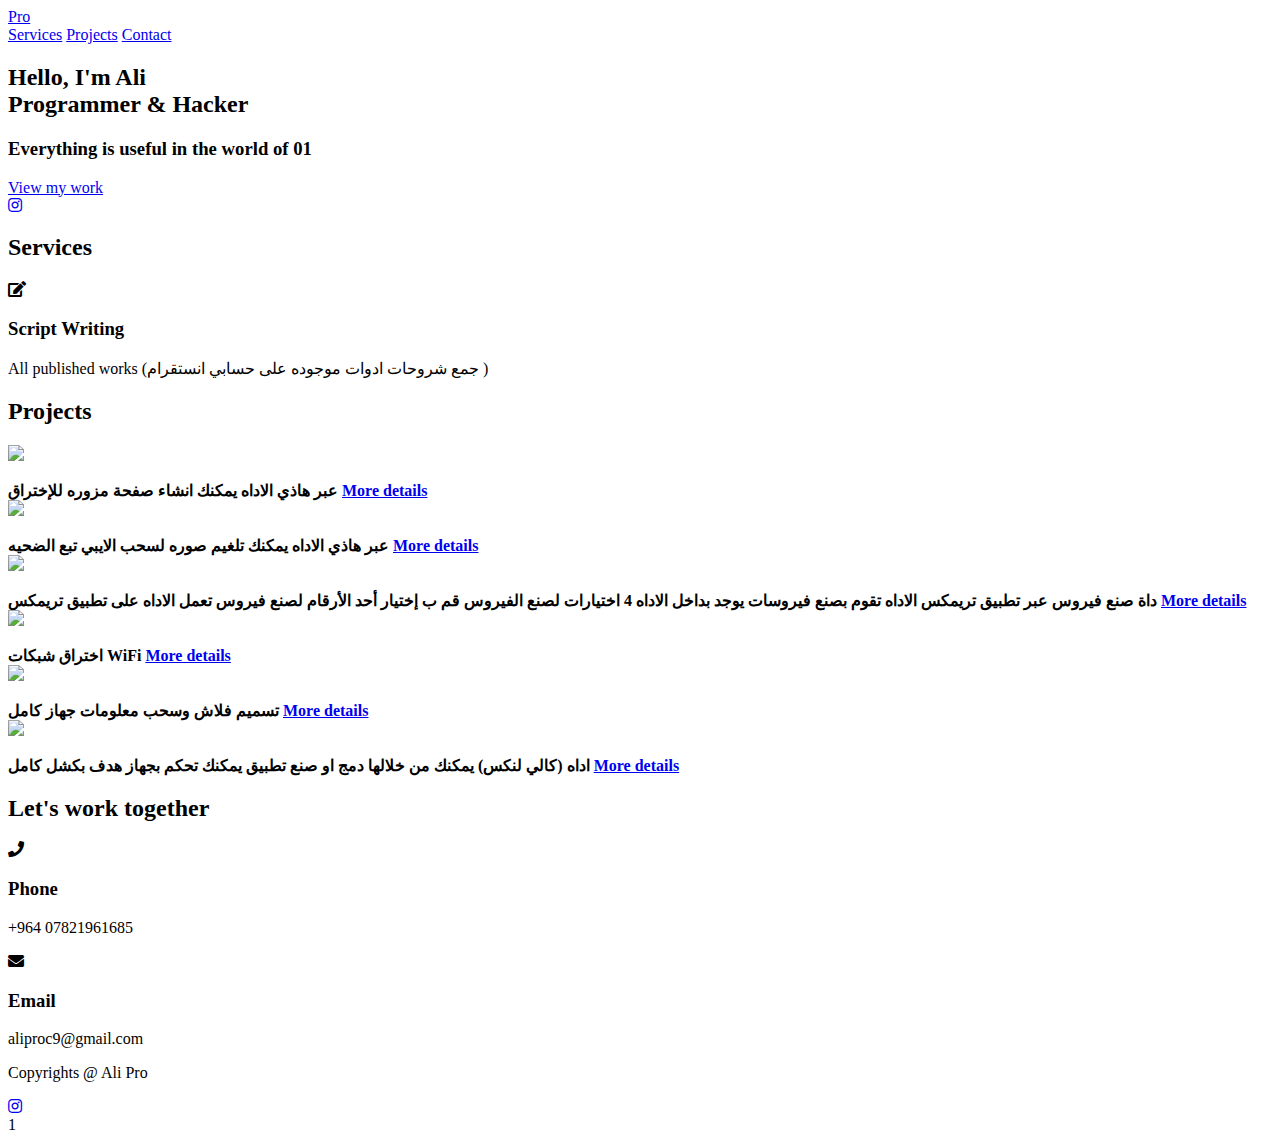
==== index.html @ 53e6d398 "Add files via upload" ====
<!DOCTYPE html>
<html lang="en">
<head>
    <meta charset="UTF-8">
    <meta http-equiv="X-UA-Compatible" content="IE=edge">
    <meta name="viewport" content="width=device-width, initial-scale=1.0">
    <link rel="stylesheet" href="https://cdnjs.cloudflare.com/ajax/libs/font-awesome/5.15.4/css/all.min.css">
    <link rel="stylesheet" href="style.css">
    <title>Pro</title>
</head>
<body>

    <header>
        <a href="#" class="logo">Pro</a>
        <nav class="navigation">
            <a href="#services">Services</a>
            <a href="#projects">Projects</a>
            <a href="#contact">Contact</a>
        </nav>
    </header>


    <section class="main">
        <div>
            <h2>Hello, I'm Ali <br><span>Programmer & Hacker</span></h2>
            <h3>Everything is useful in the world of 01</h3>
            <a href="#projects" class="main-btn">View my work</a>
            <div class="social-icons">
                <a href="https://www.instagram.com/2n_jv/profilecard/?igsh=MTl4OG8yYmEwcnpucQ=="><i class="fab fa-instagram"></i></a>
            </div>
        </div>
    </section>

    <section class="cards" id="services">
        <h2 class="title">Services</h2>
        <div class="content">
            <div class="card">
              <div class="icon">
                <i class="fas fa-edit"></i>
            </div>
                <div class="info">
                    <h3>Script Writing</h3>
                    <p>All published works 
                        (جمع  شروحات ادوات موجوده على حسابي انستقرام ) 
                    </p>

                </div>

            </div>

        </div>


    </section>

    <section class="projects" id="projects">
        <h2 class="title">Projects</h2>
        <div class="content">
            <div class="project-card">
                <div class="project-image">
                    <img src="image/work1.jpg" />
                </div>
                <div class="project-info">
                    <p class="project-category"></p>
                    <strong class="project-title">
                        <span> عبر هاذي الاداه يمكنك انشاء صفحة مزوره للإختراق </span>
                        <a href="https://gist.github.com/alipro404/cbdaa52da872e208e08aa1ed37fbcd03" class="more-details">More details</a>
                    </strong>
                </div>
            </div>
            <div class="project-card">
                <div class="project-image">
                    <img src="image/work2.jpg" />
                </div>
                <div class="project-info">
                    <p class="project-category"></p>
                    <strong class="project-title">
                        <span> عبر هاذي الاداه يمكنك تلغيم صوره لسحب الايبي تبع الضحيه </span>
                        <a href="https://gist.github.com/alipro404/d4b0def8557223320ce4e3ed602943fa" class="more-details">More details</a>
                    </strong>
                </div>
            </div>
            <div class="project-card">
                <div class="project-image">
                    <img src="image/work 3.jpg" />
                </div>
                <div class="project-info">
                    <p class="project-category"></p>
                    <strong class="project-title">
                        <span> داة صنع فيروس عبر تطبيق تريمكس الاداه تقوم بصنع فيروسات يوجد بداخل الاداه 4 اختيارات لصنع الفيروس قم ب إختيار أحد الأرقام لصنع فيروس تعمل الاداه على تطبيق تريمكس </span>
                        <a href="https://gist.github.com/alipro404/f78dc5fd1d3fb4de9c66f150837a44e5" class="more-details">More details</a>
                    </strong>
                </div>
            </div>
            <div class="project-card">
                <div class="project-image">
                    <img src="image/work4.jpg" />
                </div>
                <div class="project-info">
                    <p class="project-category"></p>
                    <strong class="project-title">
                        <span> اختراق شبكات WiFi </span>
                        <a href="https://gist.github.com/alipro404/efd4767fb2a3969e17eeb7380119d983" class="more-details">More details</a>
                    </strong>
                </div>
            </div>
            <div class="project-card">
                <div class="project-image">
                    <img src="image/work 9.jpg" />
                </div>
                <div class="project-info">
                    <p class="project-category"></p>
                    <strong class="project-title">
                        <span> تسميم فلاش وسحب معلومات جهاز كامل </span>
                        <a href="https://gist.github.com/alipro404/d767d2414c614afecb3be23829444f19" class="more-details">More details</a>
                    </strong>
                </div>
            </div>
            <div class="project-card">
                <div class="project-image">
                    <img src="image/work 10.png" />
                </div>
                <div class="project-info">
                    <p class="project-category"></p>
                    <strong class="project-title">
                        <span> اداه (كالي لنكس) يمكنك من خلالها دمج او صنع تطبيق يمكنك تحكم بجهاز هدف بكشل كامل  </span>
                        <a href="https://gist.github.com/alipro404/b9ea0766c4f91a08129a33fd26bb98eb" class="more-details">More details</a>
                    </strong>
                </div>
            </div>
        </div>
    </section>

    <section class="cards contact" id="contact">
        <h2 class="title">Let's work together</h2>
        <div class="content">
            <div class="card">
                <div class="icon">
                    <i class="fas fa-phone"></i>
                </div>
                <div class="info">
                    <h3>Phone</h3>
                    <p>+964 07821961685</p>
                </div>
            </div>
            <div class="card">
                <div class="icon">
                    <i class="fas fa-envelope"></i>
                </div>
                <div class="info">
                    <h3>Email</h3>
                    <p>aliproc9@gmail.com</p>
                </div>
            </div>
        </div>
    </section>
    
    <footer class="footer">
        <p class="footer-title">Copyrights @ <span>Ali Pro</span></p>
        <div class="social-icons">
            <a href="https://www.instagram.com/2n_jv/profilecard/?igsh=MTl4OG8yYmEwcnpucQ=="><i class="fab fa-instagram"></i></a>
        </div>
    </footer>

</body>
</html>
1
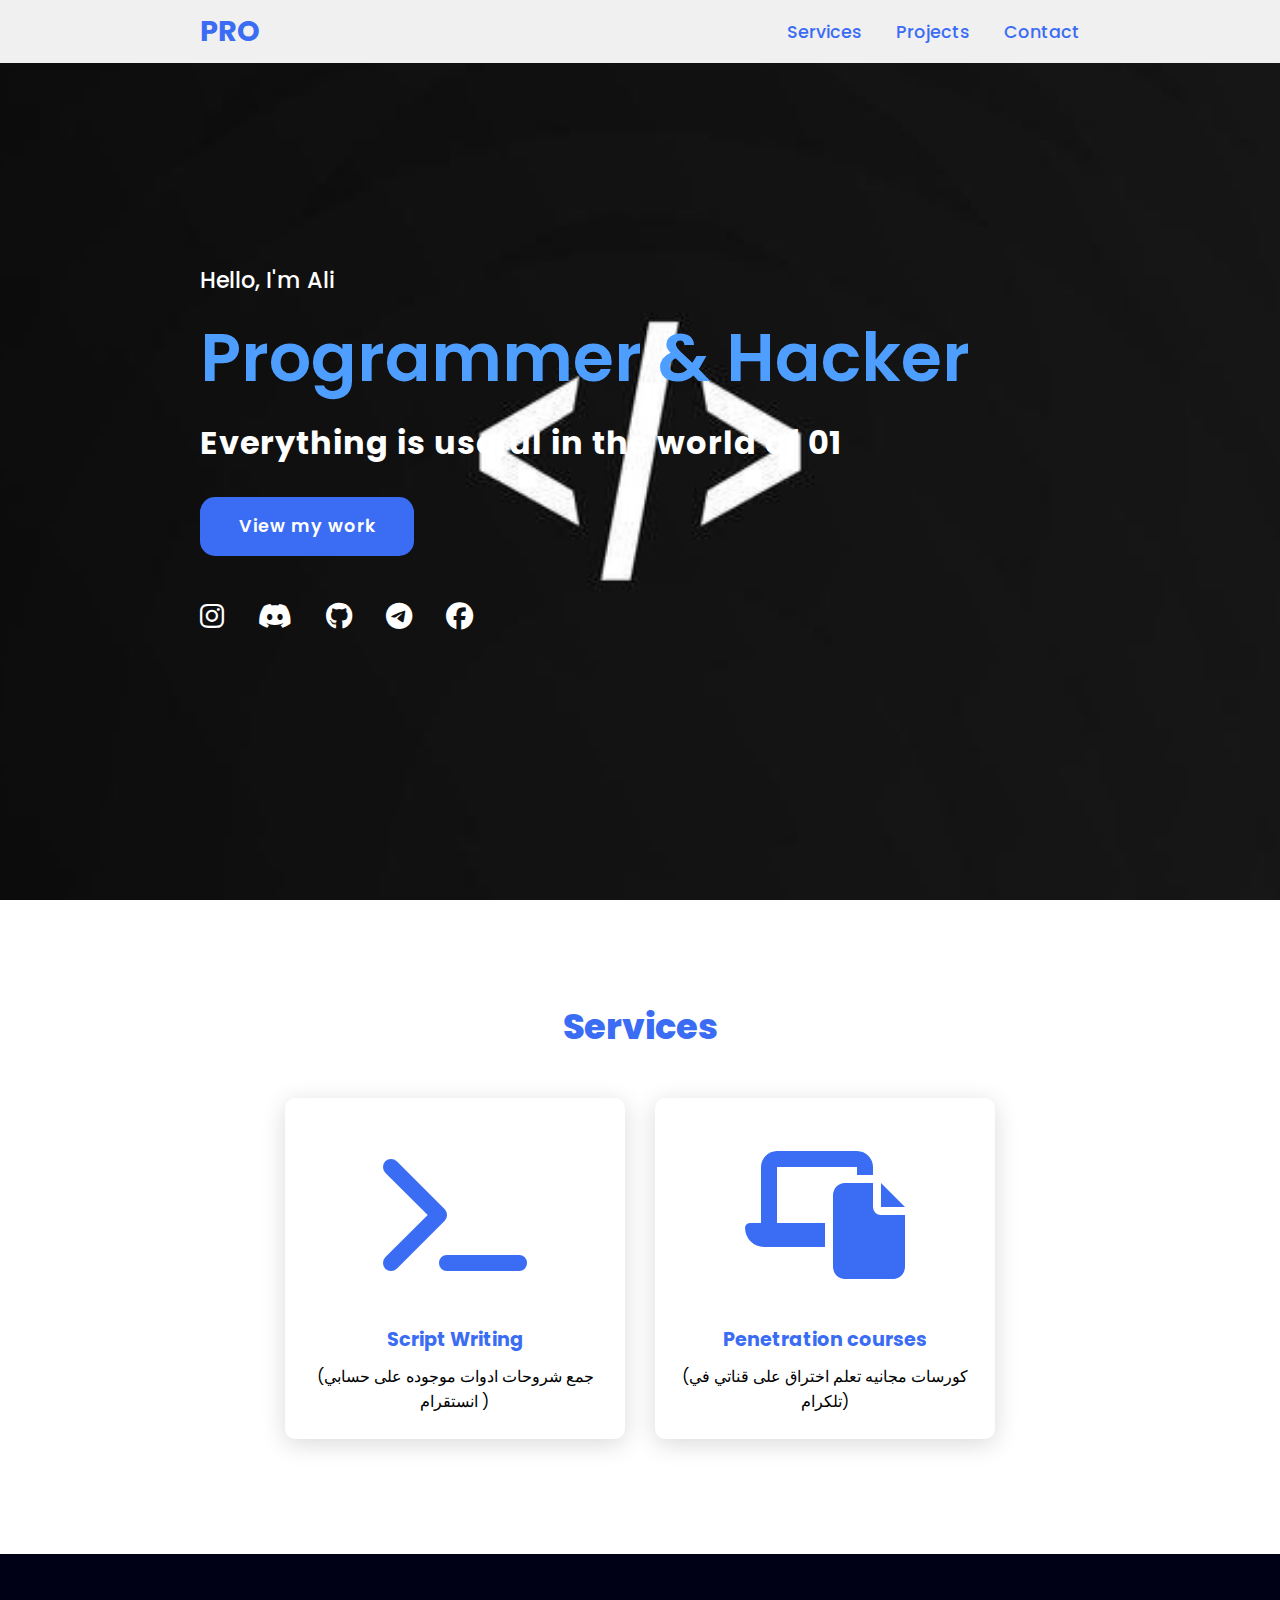
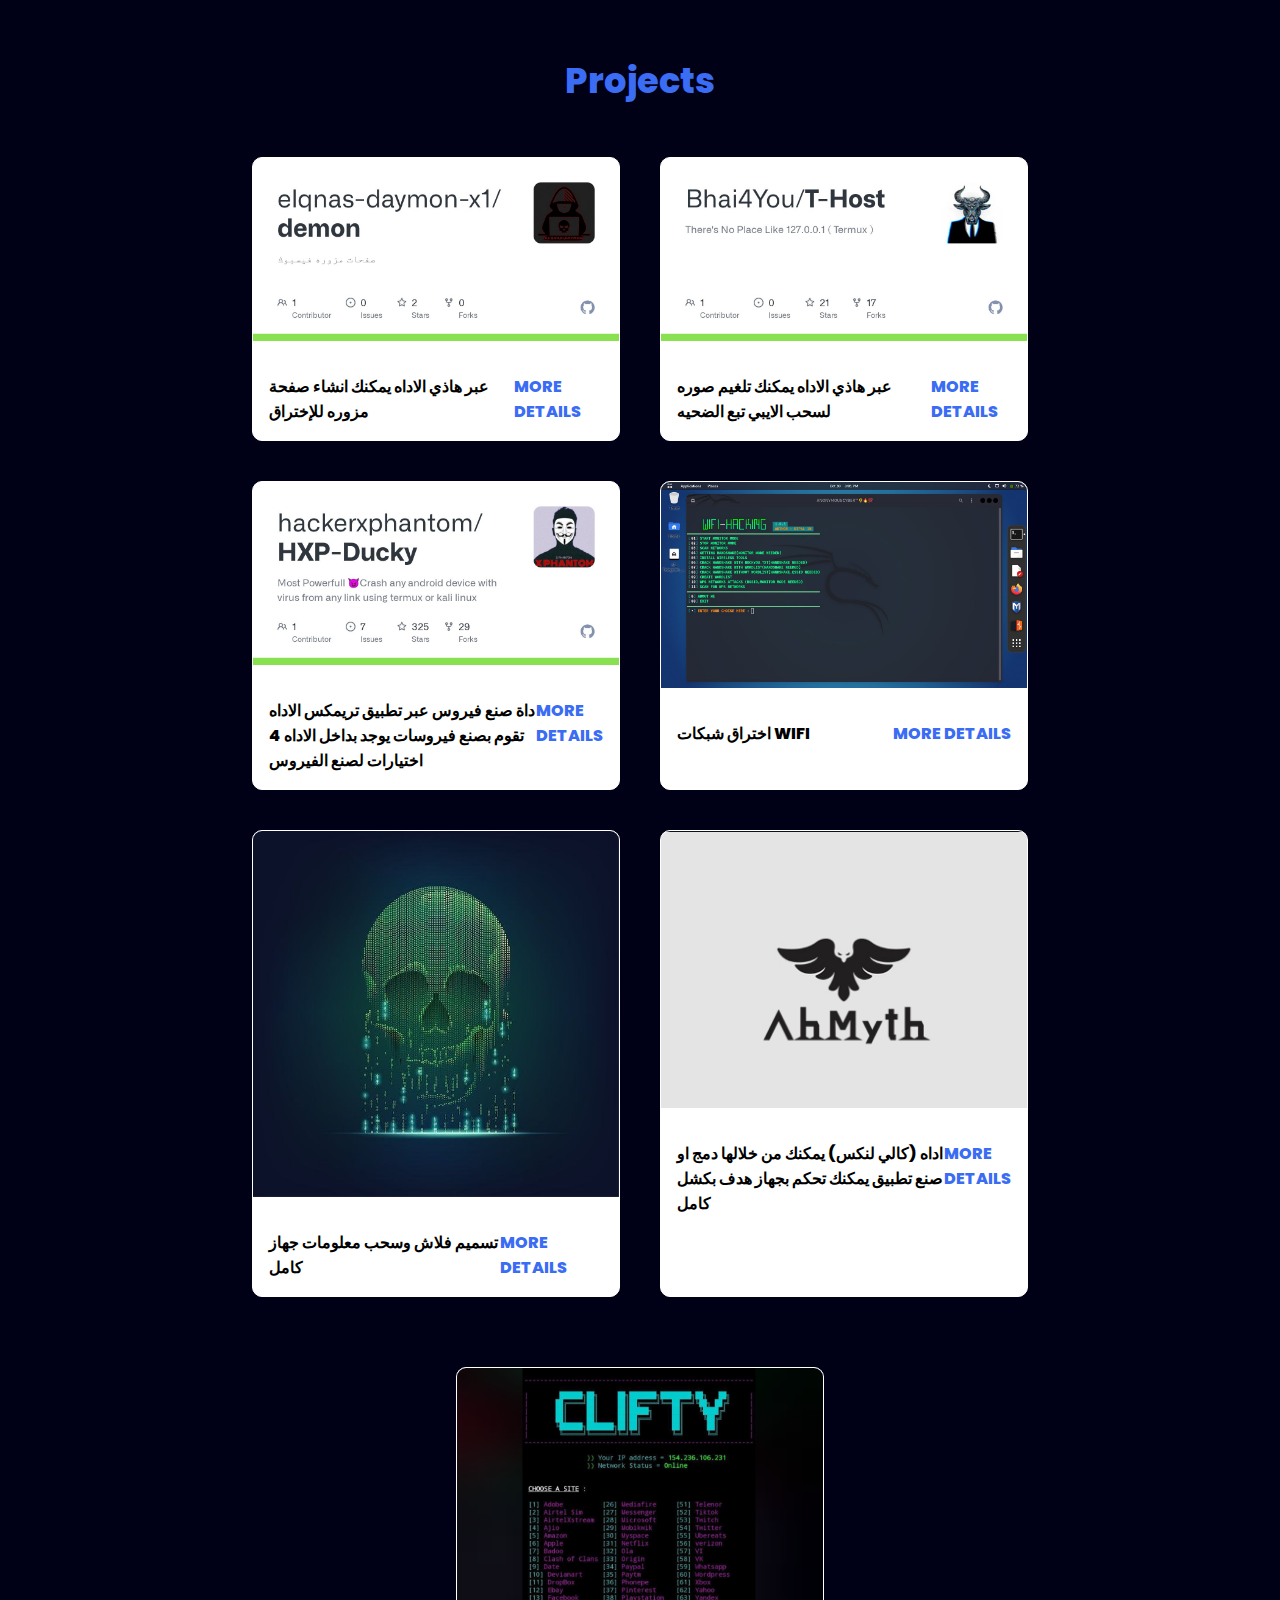
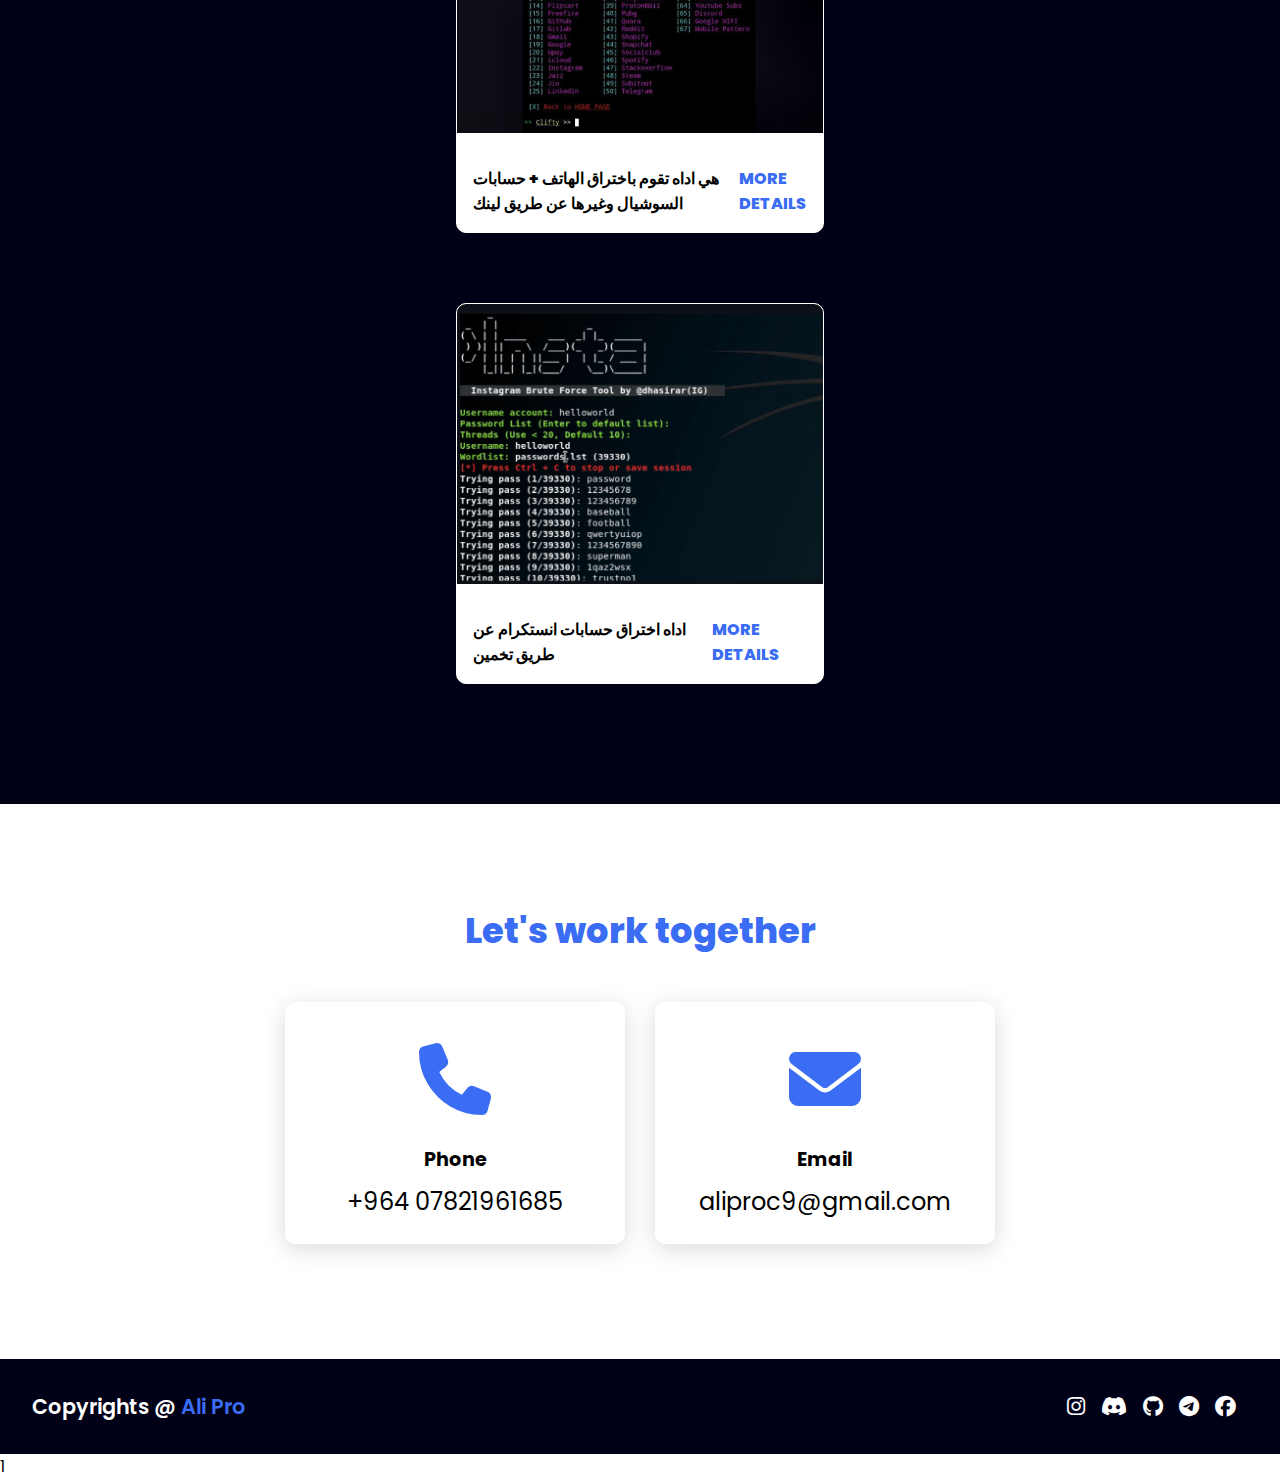
==== commit 1ae656ed: "Add files via upload" ====
--- a/index.html
+++ b/index.html
@@ -2,13 +2,13 @@
 <html lang="en">
 <head>
     <meta charset="UTF-8">
-    <meta http-equiv="X-UA-Compatible" content="IE=edge">
     <meta name="viewport" content="width=device-width, initial-scale=1.0">
-    <link rel="stylesheet" href="https://cdnjs.cloudflare.com/ajax/libs/font-awesome/5.15.4/css/all.min.css">
+    <link rel="stylesheet" href="https://cdnjs.cloudflare.com/ajax/libs/font-awesome/6.7.1/css/all.min.css">
     <link rel="stylesheet" href="style.css">
     <title>Pro</title>
 </head>
 <body>
+    
 
     <header>
         <a href="#" class="logo">Pro</a>
@@ -19,15 +19,20 @@
         </nav>
     </header>
 
-
     <section class="main">
         <div>
             <h2>Hello, I'm Ali <br><span>Programmer & Hacker</span></h2>
             <h3>Everything is useful in the world of 01</h3>
             <a href="#projects" class="main-btn">View my work</a>
             <div class="social-icons">
-                <a href="https://www.instagram.com/2n_jv/profilecard/?igsh=MTl4OG8yYmEwcnpucQ=="><i class="fab fa-instagram"></i></a>
-            </div>
+                <a href="https://www.instagram.com/2n_jv/profilecard/?igsh=MTl4OG8yYmEwcnpucQ=="><i class="fa-brands fa-instagram"></i></i></a>
+                <a href="https://discordapp.com/users/976059970418262027"><i class="fa-brands fa-discord"></i></a>
+                <a href="https://gist.github.com/alipro404"><i class="fa-brands fa-github"></i></a>
+                <a href="https://t.me/h3alipro404"><i class="fa-brands fa-telegram"></i></a>
+                <a href="https://www.facebook.com/ali.pro.7146557?mibextid=ZbWKwL"><i class="fa-brands fa-facebook"></i></a>
+                
+    
+             </div>
         </div>
     </section>
 
@@ -36,18 +41,34 @@
         <div class="content">
             <div class="card">
               <div class="icon">
-                <i class="fas fa-edit"></i>
+                <i class="fa-solid fa-terminal"></i>
             </div>
                 <div class="info">
                     <h3>Script Writing</h3>
-                    <p>All published works 
+                    <p>
                         (جمع  شروحات ادوات موجوده على حسابي انستقرام ) 
                     </p>
 
                 </div>
 
             </div>
-
+            <div class="content">
+                <div class="card">
+                  <div class="icon">
+                    <i class="fa-solid fa-laptop-file"></i>
+                </div>
+                    <div class="info">
+                        <h3>Penetration courses</h3>
+                        <p>
+                            (كورسات مجانيه تعلم اختراق  على قناتي في تلكرام)
+                           
+                        </p>
+    
+                    </div>
+                    
+                </div>
+                
+            </div>
         </div>
 
 
@@ -87,7 +108,7 @@
                 <div class="project-info">
                     <p class="project-category"></p>
                     <strong class="project-title">
-                        <span> داة صنع فيروس عبر تطبيق تريمكس الاداه تقوم بصنع فيروسات يوجد بداخل الاداه 4 اختيارات لصنع الفيروس قم ب إختيار أحد الأرقام لصنع فيروس تعمل الاداه على تطبيق تريمكس </span>
+                        <span> داة صنع فيروس عبر تطبيق تريمكس الاداه تقوم بصنع فيروسات يوجد بداخل الاداه 4 اختيارات لصنع الفيروس </span>
                         <a href="https://gist.github.com/alipro404/f78dc5fd1d3fb4de9c66f150837a44e5" class="more-details">More details</a>
                     </strong>
                 </div>
@@ -129,6 +150,37 @@
                 </div>
             </div>
         </div>
+
+        <div class="content">
+            <div class="project-card">
+                <div class="project-image">
+                    <img src="image/لقطة الشاشة 2024-12-12 125217.png" />
+                </div>
+                <div class="project-info">
+                    <p class="project-category"></p>
+                    <strong class="project-title">
+                        <span> هي اداه تقوم باختراق الهاتف + حسابات السوشيال وغيرها عن طريق لينك</span>
+                        <a href="https://gist.github.com/alipro404/62ef16825fff98ed8d8dc2f5b82246a5" class="more-details">More details</a>
+                    </strong>
+                </div>
+            </div>
+        </div>
+
+        <div class="content">
+            <div class="project-card">
+                <div class="project-image">
+                    <img src="image/gf.png" />
+                </div>
+                <div class="project-info">
+                    <p class="project-category"></p>
+                    <strong class="project-title">
+                        <span> اداه اختراق حسابات انستكرام عن طريق تخمين  </span>
+                        <a href="https://gist.github.com/alipro404/1e94eef9e0dea8ba66249fbf1113baf1" class="more-details"> More details </a>
+                    </strong>
+                </div>
+            </div>
+        </div>
+
     </section>
 
     <section class="cards contact" id="contact">
@@ -159,6 +211,10 @@
         <p class="footer-title">Copyrights @ <span>Ali Pro</span></p>
         <div class="social-icons">
             <a href="https://www.instagram.com/2n_jv/profilecard/?igsh=MTl4OG8yYmEwcnpucQ=="><i class="fab fa-instagram"></i></a>
+            <a href="https://discordapp.com/users/976059970418262027"><i class="fa-brands fa-discord"></i></a>
+            <a href="https://gist.github.com/alipro404"><i class="fa-brands fa-github"></i></a>
+            <a href="https://t.me/h3alipro404"><i class="fa-brands fa-telegram"></i></a>
+            <a href="https://www.facebook.com/ali.pro.7146557?mibextid=ZbWKwL"><i class="fa-brands fa-facebook"></i></a>
         </div>
     </footer>
 
--- a/style.css
+++ b/style.css
@@ -0,0 +1,295 @@
+@import url('https://fonts.googleapis.com/css2?family=Poppins:ital,wght@0,100;0,200;0,300;0,400;0,500;0,600;0,700;0,800;0,900;1,100;1,200;1,300;1,400;1,500;1,600;1,700;1,800;1,900&display=swap');
+
+*{
+    font-family: 'Poppins', sans-serif;
+    margin: 0;
+    padding: 0;
+    box-sizing: border-box;
+    scroll-behavior: smooth; 
+}
+
+
+header {
+    background-color: #f0f0f0;
+    width: 100%;
+    position: fixed;
+    z-index: 999;
+    display: flex;
+    justify-content: space-between;
+    align-items: center;
+    padding: 10px 200px ;
+}
+
+.logo{
+    text-decoration: none;
+    color: #3a6cf4;
+    text-transform: uppercase;
+    font-weight: 700;
+    font-size: 1.8em;
+}
+
+.navigation a{
+    color: #3a6cf4;
+    text-decoration: none;
+    font-size: 1.1em;
+    font-weight: 500;
+    padding-left: 30px;
+}
+
+.navigation a:hover{
+    color: #601cfc;
+}
+
+section {
+    padding: 100px 200px;
+}
+
+.main {
+    width: 100%;
+    min-height: 100vh;
+    display: flex;
+    align-items: center;
+    background: url(image/extry.jpg) no-repeat;
+    background-size: cover;
+    background-position: center;
+    background-attachment: fixed;
+}
+
+.main h2 {
+    color: #fff;
+    font-size: 1.4em;
+    font-weight: 500;
+}
+
+.main h2 span {
+    display: inline-block;
+    margin-top: 10px;
+    color: #4e9eff;
+    font-size: 3em;
+    font-weight: 600;
+}
+
+.main h3 {
+    color: #fff;
+    font-size: 2em;
+    font-weight: 700;
+    letter-spacing: 1px;
+    margin-top: 10px;
+    margin-bottom: 30px;
+}
+
+.main-btn {
+    color: #fff;
+    background-color: #3a6cf4;
+    text-decoration: none;
+    font-size: 1.1em;
+    font-weight: 600;
+    display: inline-block;
+    padding: 0.9375em 2.1875em;
+    letter-spacing: 1px;
+    border-radius: 15px;
+    margin-bottom: 40px;
+    transition: 0.7s ease;
+}
+
+.main-btn:hover {
+    background-color: #0a49f6;
+    transform: scale(1.1);
+}
+
+.social-icons a {
+    color: #fff;
+    font-size: 1.7em;
+    padding-right: 30px;
+}
+
+.title {
+    display: flex;
+    justify-content: center;
+    color: #3a6cf4;
+    font-size: 2.2em;
+    font-weight: 800;
+    margin-bottom: 30px;
+}
+
+.content {
+    display: flex;
+    justify-content: center;
+    flex-direction: row;
+    flex-wrap: wrap;
+}
+
+.card {
+    background-color: #fff;
+    width: 21.25em;
+    box-shadow: 0 5px 25px rgba(1 1 1 / 15%);
+    border-radius: 10px;
+    padding: 25px;
+    margin: 15px;
+    transition: 0.7s ease;
+}
+
+.card:hover {
+    transform: scale(1.1);
+}
+
+.card .icon {
+    color: #3a6cf4;
+    font-size: 8em;
+    text-align: center;
+}
+
+.info {
+    text-align: center;
+}
+
+.info h3{
+    color: #3a6cf4;
+    font-size: 1.2em;
+    font-weight: 700;
+    margin: 10px;
+}
+
+.projects {
+    background-color: #000016;
+}
+
+.projects .content{
+    margin-top: 30px;
+}
+
+.project-card {
+    background-color: #fff;
+    border: 1px solid #fff;
+    min-height: 14em;
+    width: 23em;
+    overflow: hidden;
+    border-radius: 10px;
+    margin: 20px;
+    transition: 0.7s ease;
+}
+
+.project-card:hover {
+   transform: scale(1.1);
+}
+
+.project-card:hover .project-image {
+    opacity: 0.9;
+ }
+
+.project-image img{
+    width: 100%
+}
+
+.project-info {
+    padding: 1em;
+}
+
+.project-category {
+    font-size: 0.8em;
+    color: #000;
+}
+
+.project-title {
+    display: flex;
+    justify-content: space-between;
+    text-transform: uppercase;
+    font-weight: 800;
+    margin-top: 10px;
+}
+
+.more-details {
+    text-decoration: none;
+    color: #3a6cf4;
+}
+
+.more-details:hover {
+    color: #601cfc;
+}
+
+.contact .icon{
+    font-size: 4.5em;
+}
+
+.contact .info h3 {
+    color: #000;
+}
+
+.contact .info p {
+    font-size: 1.5em;
+}
+
+.footer {
+    background-color: #000016;
+    color: #fff;
+    padding: 2em;
+    display: flex;
+    justify-content: space-between;
+}
+
+.footer-title {
+    font-size: 1.3em;
+    font-weight: 600;
+}
+
+.footer-title span {
+    color: #3a6cf4;
+}
+
+.footer .social-icons a{
+    font-size: 1.3em;
+    padding: 0 12px 0 0;
+}
+
+@media (max-width:1023px){
+    header{
+        padding: 12px 20px;
+    }
+
+    .navigation a{
+        padding-left: 10px;
+    }
+
+    .title{
+        font-size: 1.8em;
+    }
+
+    section{
+        padding: 80px 20px;
+    }
+
+    .main-content h2{
+        font-size: 1em;
+    }
+
+    .main-content h3{
+        font-size: 1.6em;
+    }
+
+    .content{
+        flex-direction: column;
+        align-items: center;
+    }
+
+}
+
+@media (max-width:641px){
+    body{
+        font-size: 12px;
+    }
+
+    .main-content h2{
+        font-size: 0.8em;
+    }
+
+    .main-content h3{
+        font-size: 1.4em;
+    }
+}
+
+@media (max-width:300px){
+    body{
+        font-size: 10px;
+     
+    }
+}
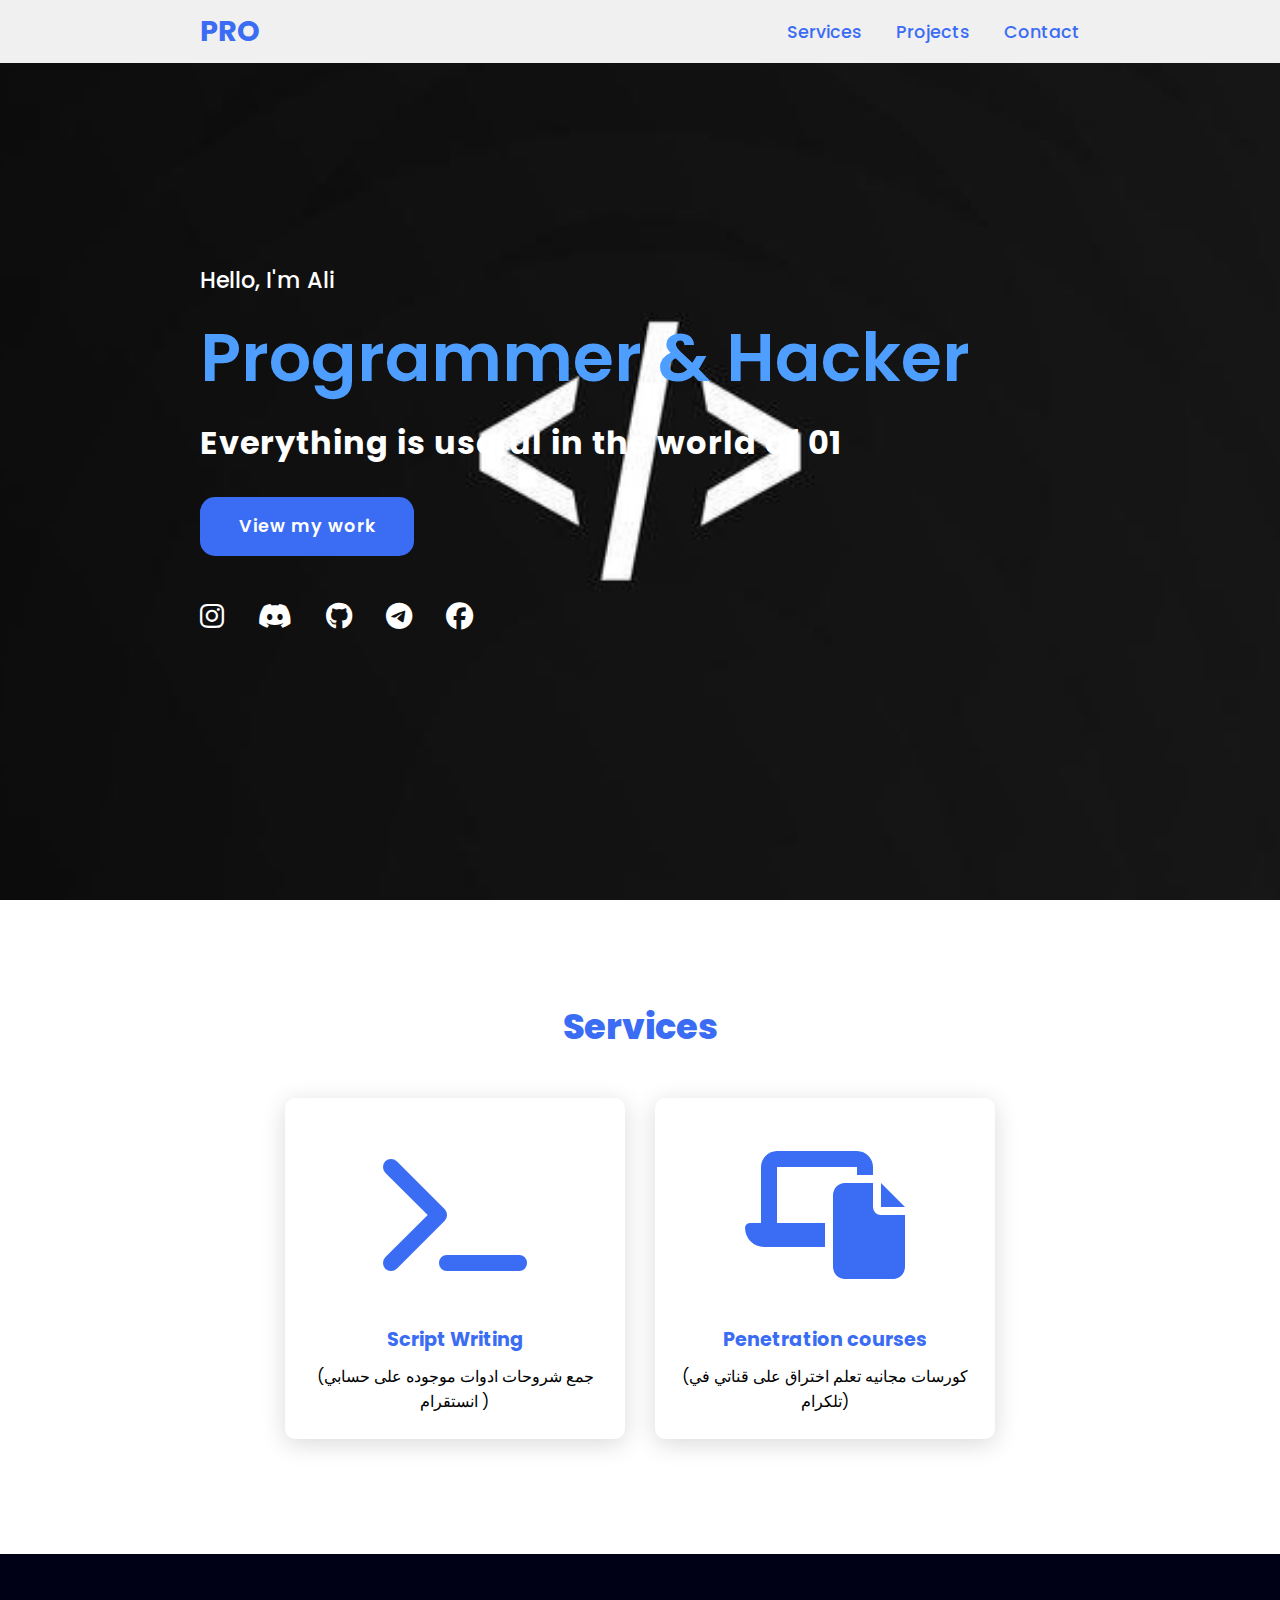
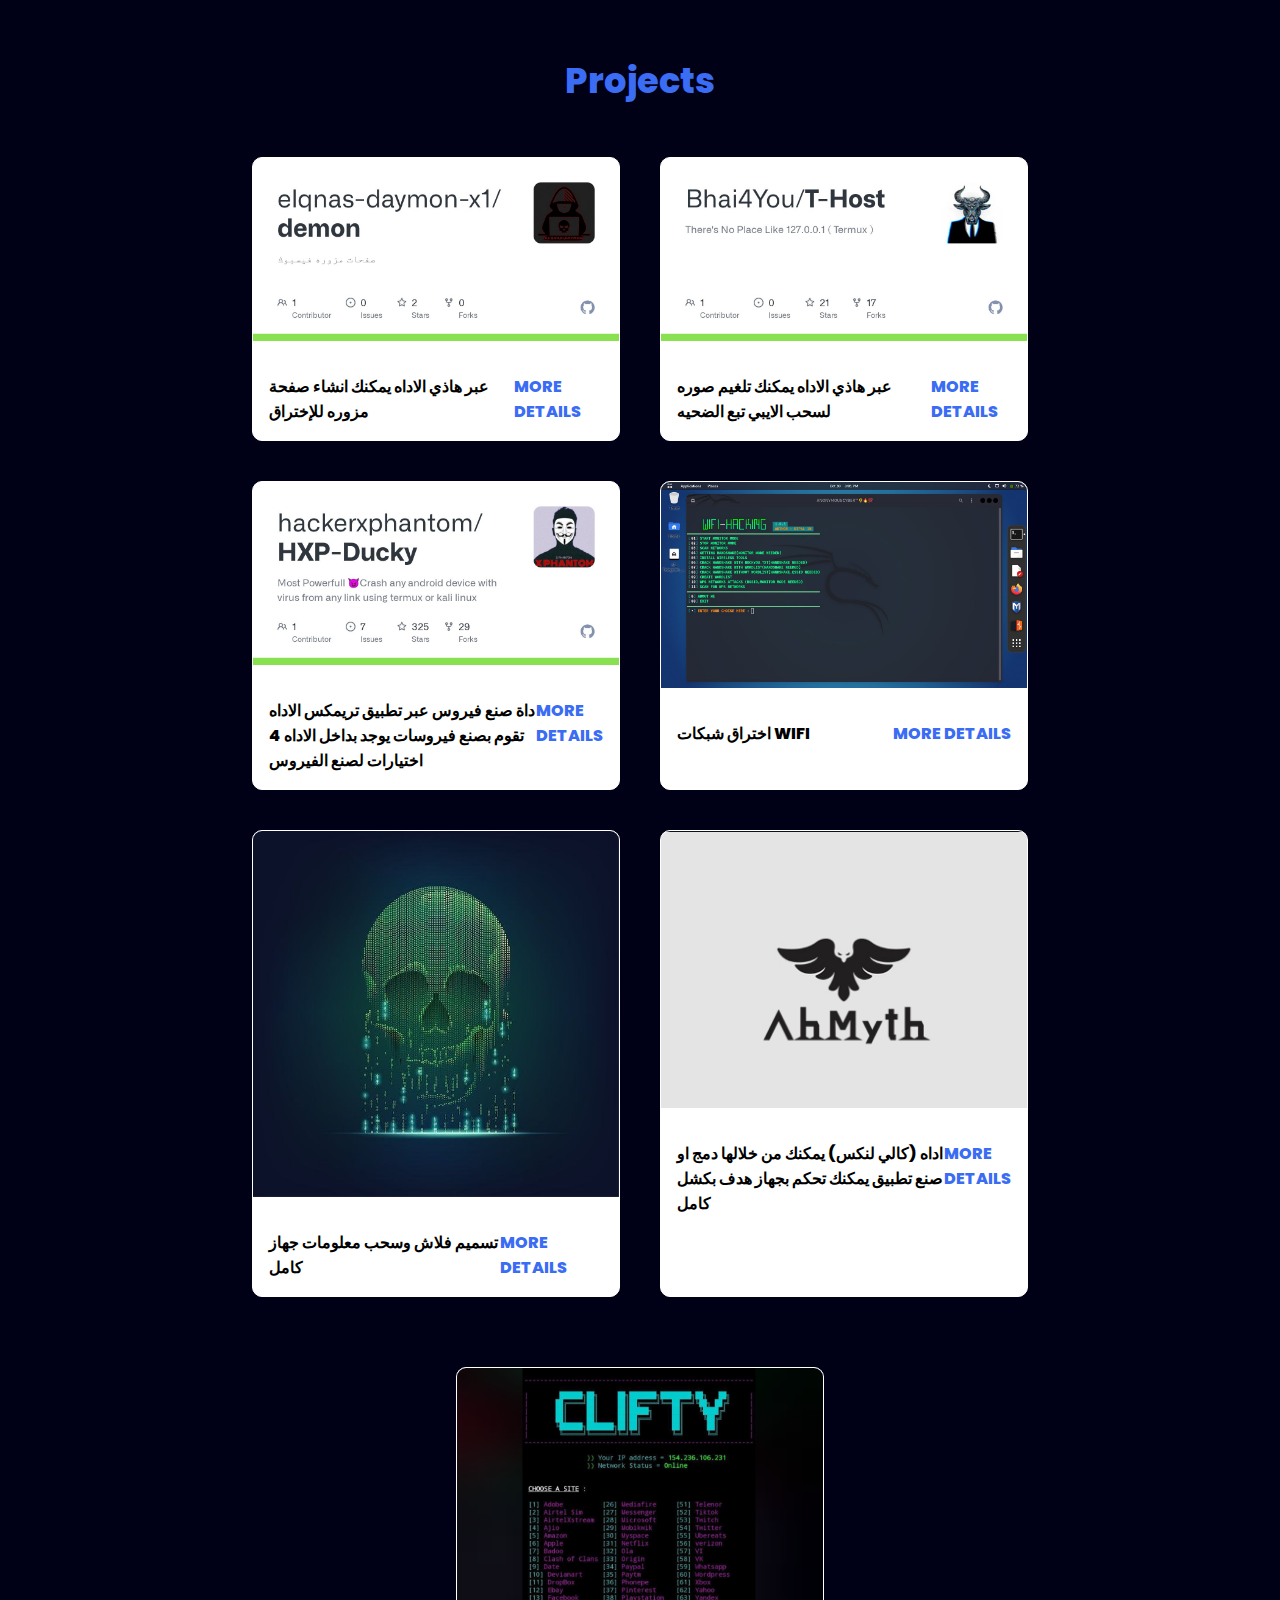
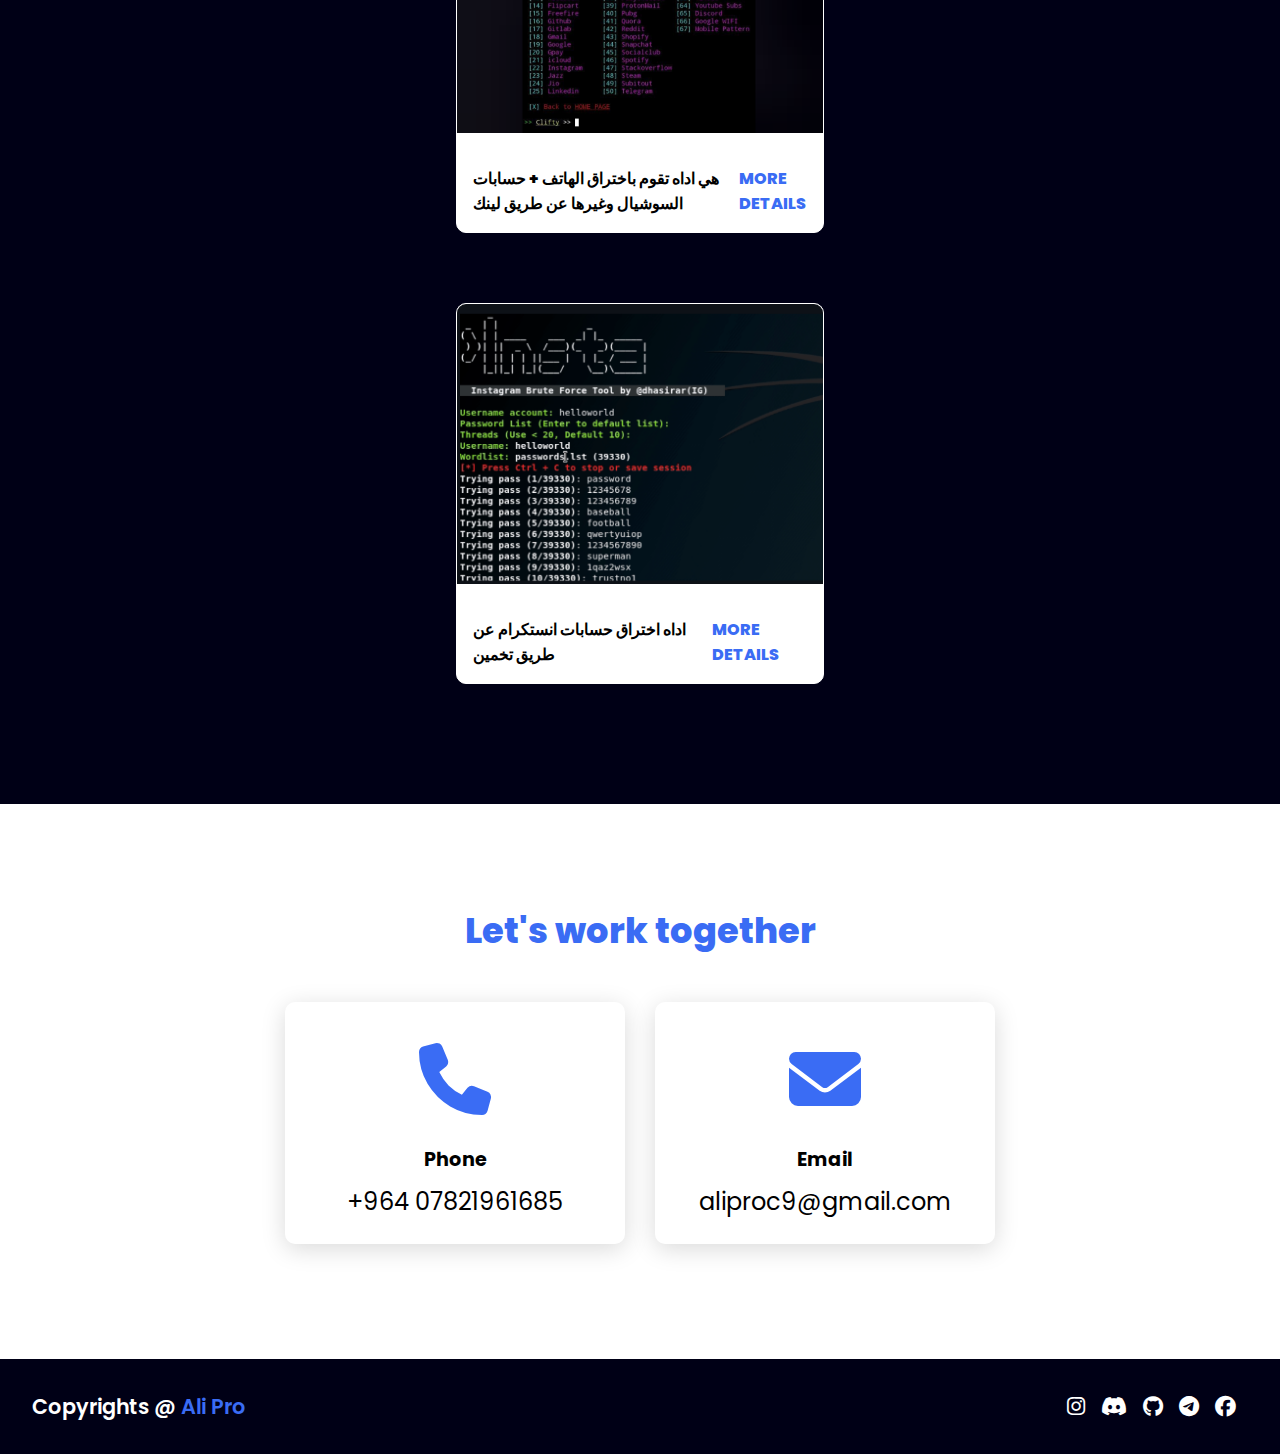
==== commit 703167bb: "Add files via upload" ====
--- a/index.html
+++ b/index.html
@@ -7,8 +7,11 @@
     <link rel="stylesheet" href="style.css">
     <title>Pro</title>
 </head>
+<html>
+    <link rel="icon" href="image/pg.jpg">
+    <title>Pro</title>
+</html>
 <body>
-    
 
     <header>
         <a href="#" class="logo">Pro</a>
@@ -219,5 +222,4 @@
     </footer>
 
 </body>
-</html>
-1+</html>--- a/style.css
+++ b/style.css
@@ -19,6 +19,12 @@
     align-items: center;
     padding: 10px 200px ;
 }
+
+.logo {
+    width: 150px;
+    height: auto;
+}
+
 
 .logo{
     text-decoration: none;
